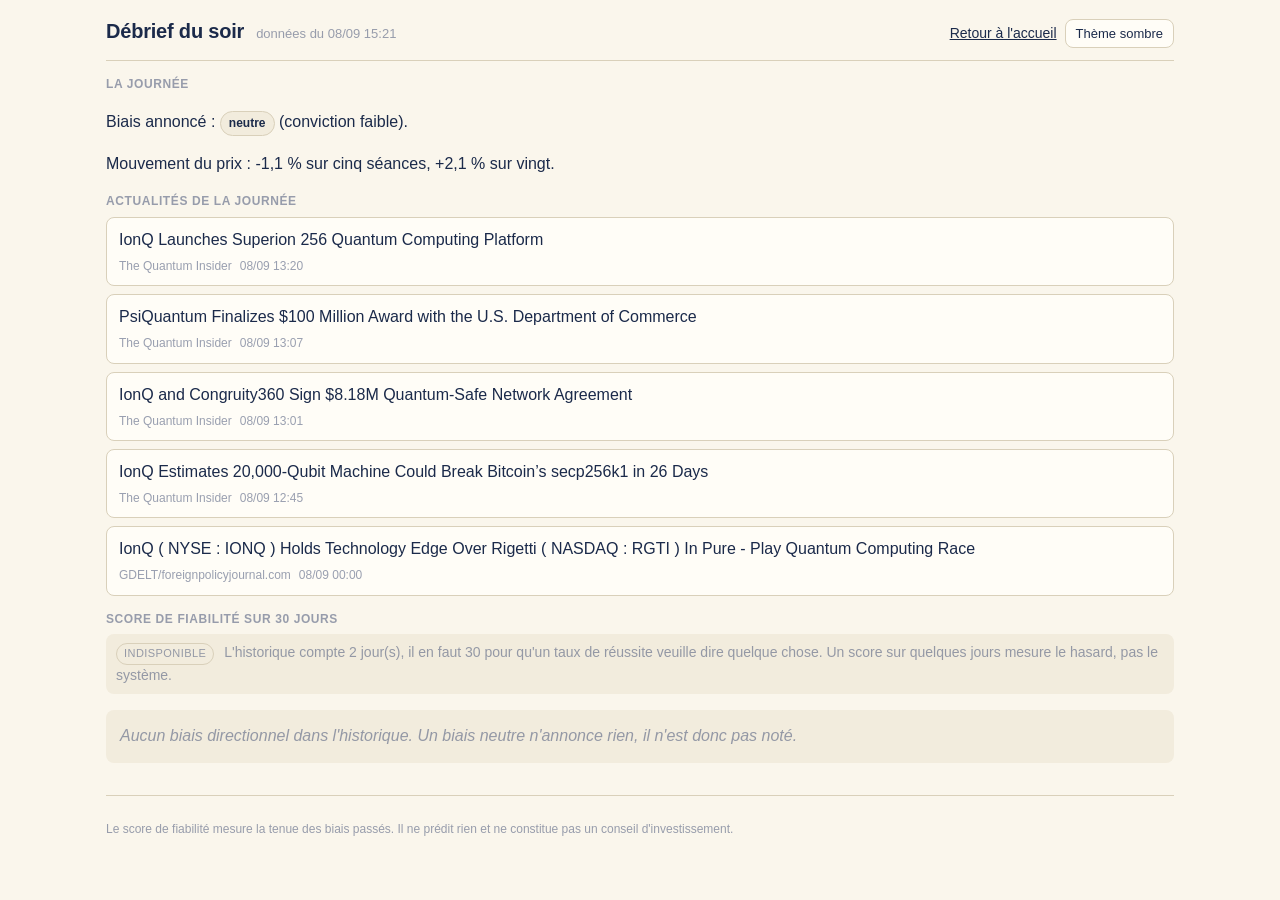
==== site/debrief.html @ 554ce643 "Site web de suivi (GitHub Pages) + proxy Cloudflare pour l'assistant Un site public, avec une contra" ====
<!doctype html>
<html lang="fr" data-theme="clair">
<head>
<meta charset="utf-8">
<meta name="viewport" content="width=device-width, initial-scale=1">
<title>Débrief du soir — suivi des marchés</title>
<link rel="stylesheet" href="css/style.css">
<script>
  try {
    var t = localStorage.getItem("theme-suivi");
    if (t === "sombre") document.documentElement.setAttribute("data-theme", "sombre");
  } catch (e) {}
</script>
</head>
<body>
<div class="enveloppe">
  <header class="entete">
    <h1>Débrief du soir</h1>
    <span class="horodatage" id="horodatage">chargement…</span>
    <nav>
      <a href="index.html">Retour à l'accueil</a>
      <button class="theme" type="button">Thème sombre</button>
    </nav>
  </header>
  <main id="debrief"><p class="fil-vide">Chargement…</p></main>
  <footer class="pied">
    <p>Le score de fiabilité mesure la tenue des biais passés. Il ne prédit rien
    et ne constitue pas un conseil d'investissement.</p>
  </footer>
</div>
<script type="module" src="js/debrief.js"></script>
</body>
</html>
---- site/css/style.css ----
/*
 * Feuille de style unique. Deux thèmes, une seule palette.
 *
 * Le thème clair — crème et bleu nuit — est le défaut. Le thème sombre
 * reprend les mêmes teintes en inversant les rôles, de sorte qu'une capture
 * dans l'un se reconnaisse dans l'autre.
 *
 * Les couleurs ne sont définies qu'ici, en variables. Rien de coloré n'est
 * écrit en dur ailleurs : le bouton de bascule n'a ainsi qu'un attribut à
 * changer, et il n'existe aucun coin de page qui garderait l'ancien thème.
 */

:root {
  --fond: #faf6ec;
  --fond-carte: #fffdf7;
  --fond-creux: #f2ecdd;
  --texte: #1b2a4a;
  --texte-doux: #55618099;
  --trait: #d9d0ba;
  --accent: #1b2a4a;
  --positif: #1f6b4a;
  --negatif: #9b2c2c;
  --alerte: #8a5a12;
  --alerte-fond: #fbf0d8;
  --rayon: 8px;
  --ombre: 0 1px 2px rgba(27, 42, 74, 0.06);
  color-scheme: light;
}

[data-theme="sombre"] {
  --fond: #141a26;
  --fond-carte: #1c2434;
  --fond-creux: #232d40;
  --texte: #e8e2d4;
  --texte-doux: #a9b2c4;
  --trait: #33405a;
  --accent: #e8e2d4;
  --positif: #6bbf95;
  --negatif: #e08585;
  --alerte: #e0b063;
  --alerte-fond: #2e2716;
  --ombre: none;
  color-scheme: dark;
}

* { box-sizing: border-box; }

body {
  margin: 0;
  background: var(--fond);
  color: var(--texte);
  font: 16px/1.55 -apple-system, BlinkMacSystemFont, "Segoe UI", Roboto, sans-serif;
  -webkit-text-size-adjust: 100%;
}

.enveloppe { max-width: 1100px; margin: 0 auto; padding: 16px; }

/* --- En-tête ------------------------------------------------------------ */
.entete {
  display: flex; align-items: baseline; gap: 12px;
  flex-wrap: wrap; padding-bottom: 12px; border-bottom: 1px solid var(--trait);
}
.entete h1 { font-size: 20px; margin: 0; letter-spacing: -0.01em; }
.entete .horodatage { color: var(--texte-doux); font-size: 13px; }
.entete nav { margin-left: auto; display: flex; gap: 8px; align-items: center; }
.entete nav a { color: var(--texte); font-size: 14px; }

button.theme {
  background: var(--fond-carte); color: var(--texte);
  border: 1px solid var(--trait); border-radius: var(--rayon);
  padding: 6px 10px; cursor: pointer; font-size: 13px;
}
button.theme:hover { background: var(--fond-creux); }

/* --- Bande de prix ------------------------------------------------------ */
.bande-prix {
  display: grid; gap: 8px; margin: 14px 0;
  grid-template-columns: repeat(auto-fit, minmax(140px, 1fr));
}
.prix-vignette {
  background: var(--fond-carte); border: 1px solid var(--trait);
  border-radius: var(--rayon); padding: 8px 10px; box-shadow: var(--ombre);
  display: grid; grid-template-columns: 1fr auto; gap: 2px 8px;
}
.prix-symbole { font-weight: 600; font-size: 13px; letter-spacing: 0.02em; }
.prix-valeur { font-variant-numeric: tabular-nums; font-size: 15px; text-align: right; }
.prix-variation { font-size: 13px; font-variant-numeric: tabular-nums; }
.prix-variation--positif { color: var(--positif); }
.prix-variation--negatif { color: var(--negatif); }
.prix-variation--neutre { color: var(--texte-doux); }
.prix-heure { font-size: 11px; color: var(--texte-doux); text-align: right; }

/* --- Rubriques dépliables ---------------------------------------------- */
.rubrique {
  background: var(--fond-carte); border: 1px solid var(--trait);
  border-radius: var(--rayon); margin-bottom: 10px; overflow: hidden;
}
.rubrique-tete {
  display: flex; align-items: center; gap: 10px; width: 100%;
  padding: 12px 14px; background: none; border: 0; cursor: pointer;
  color: inherit; font: inherit; text-align: left;
}
.rubrique-tete:hover { background: var(--fond-creux); }
.rubrique-tete h2 { font-size: 16px; margin: 0; flex: 0 0 auto; }
.rubrique-resume { display: flex; gap: 6px; align-items: center; flex-wrap: wrap; }
.rubrique-chevron { margin-left: auto; color: var(--texte-doux); transition: transform .15s; }
.rubrique[open] .rubrique-chevron { transform: rotate(90deg); }
.rubrique-corps { padding: 0 14px 14px; }

.badge {
  display: inline-block; padding: 2px 8px; border-radius: 999px;
  font-size: 12px; font-weight: 600; border: 1px solid var(--trait);
  background: var(--fond-creux);
}
.badge--positif { color: var(--positif); border-color: currentColor; }
.badge--negatif { color: var(--negatif); border-color: currentColor; }
.badge--alerte { color: var(--alerte); border-color: currentColor; background: var(--alerte-fond); }
.resume-detail { font-size: 13px; color: var(--texte-doux); }

/* --- Métriques clés ----------------------------------------------------- */
.cles {
  display: grid; gap: 10px; margin-bottom: 14px;
  grid-template-columns: repeat(auto-fit, minmax(200px, 1fr));
}
.cle {
  background: var(--fond-creux); border-radius: var(--rayon); padding: 10px 12px;
  display: flex; flex-direction: column; gap: 2px;
}
.cle--silence { background: var(--alerte-fond); border: 1px solid var(--alerte); }
.cle-libelle { font-size: 12px; color: var(--texte-doux); text-transform: uppercase;
  letter-spacing: 0.04em; }
.cle-valeur { font-size: 22px; font-variant-numeric: tabular-nums; }
.cle-detail { font-size: 12px; color: var(--texte-doux); }
.silence-alerte { font-size: 12px; color: var(--alerte); font-weight: 600; margin-top: 4px; }

/* --- Trame commune ------------------------------------------------------ */
.trame-section { margin: 14px 0; }
.trame-section h4 {
  font-size: 12px; text-transform: uppercase; letter-spacing: 0.05em;
  color: var(--texte-doux); margin: 0 0 6px;
}
.trame-invalidation { border-left: 3px solid var(--trait); padding-left: 10px; }
.avertissement { color: var(--alerte); font-size: 14px; }
.constat { font-size: 14px; color: var(--texte-doux); margin: 4px 0; }
.contradiction {
  font-size: 14px; background: var(--alerte-fond); padding: 8px 10px;
  border-radius: var(--rayon); margin: 6px 0;
}

/* --- Indisponibilité ---------------------------------------------------- */
.indisponible {
  font-size: 14px; color: var(--texte-doux); background: var(--fond-creux);
  padding: 8px 10px; border-radius: var(--rayon); margin: 4px 0;
}
.pastille {
  display: inline-block; font-size: 11px; text-transform: uppercase;
  letter-spacing: 0.04em; border: 1px solid var(--trait); border-radius: 999px;
  padding: 1px 7px; margin-right: 6px;
}
.age { font-size: 12px; color: var(--texte-doux); }
.age--datee { color: var(--alerte); font-weight: 600; }

/* --- Échelle historique ------------------------------------------------- */
.echelle { margin: 8px 0; }
.echelle-piste {
  position: relative; height: 6px; border-radius: 999px;
  background: linear-gradient(90deg, var(--fond-creux), var(--trait));
}
.echelle-curseur {
  position: absolute; top: -4px; width: 3px; height: 14px;
  background: var(--accent); border-radius: 2px; transform: translateX(-1px);
}
.echelle-bornes {
  display: flex; justify-content: space-between; font-size: 11px;
  color: var(--texte-doux); margin-top: 4px;
}
.echelle-valeur { font-variant-numeric: tabular-nums; }
.echelle-absente { font-size: 13px; color: var(--texte-doux); font-style: italic; }

.metrique { border-top: 1px solid var(--trait); padding-top: 10px; margin-top: 10px; }
.metrique header { display: flex; justify-content: space-between; align-items: baseline; gap: 10px; }
.metrique h4 { margin: 0; font-size: 14px; text-transform: none; letter-spacing: 0; }
.metrique-valeur { font-size: 20px; font-variant-numeric: tabular-nums; margin: 0; }
.metrique-sens { font-size: 14px; }
.precedents { font-size: 14px; background: var(--fond-creux); padding: 8px 10px;
  border-radius: var(--rayon); }
.precedents--absents { color: var(--texte-doux); font-style: italic; background: none; padding: 0; }

button.aide {
  margin-left: 6px; width: 18px; height: 18px; border-radius: 50%;
  border: 1px solid var(--trait); background: var(--fond-creux);
  color: var(--texte-doux); font-size: 11px; cursor: pointer; line-height: 1;
}
button.aide:hover { color: var(--texte); border-color: var(--texte); }

/* --- Listes ------------------------------------------------------------- */
.liste-detail, .composantes, .invalidations { list-style: none; padding: 0; margin: 0; }
.liste-detail > li, .composantes > li {
  display: flex; gap: 10px; align-items: baseline; flex-wrap: wrap;
  padding: 5px 0; border-bottom: 1px solid var(--trait); font-size: 14px;
}
.liste-detail > li:last-child, .composantes > li:last-child { border-bottom: 0; }
.composante-barre {
  flex: 1 1 80px; height: 5px; background: var(--fond-creux);
  border-radius: 999px; overflow: hidden; min-width: 60px;
}
.composante-remplissage { display: block; height: 100%; }
.composante-remplissage--positif { background: var(--positif); }
.composante-remplissage--negatif { background: var(--negatif); }
.composante-valeur { font-variant-numeric: tabular-nums; font-size: 13px; }
.composante-motif, .composante--absente { color: var(--texte-doux); font-size: 13px; }
.invalidations > li { padding: 4px 0; font-size: 14px; }
.mouvements > li { display: block; }

.sources { margin-top: 12px; font-size: 13px; color: var(--texte-doux); }
.sources summary { cursor: pointer; }
.sources ul { padding-left: 18px; margin: 6px 0; }
.sources .note { font-style: italic; }

/* --- Fil de news -------------------------------------------------------- */
.fil { margin-top: 20px; }
.fil-onglets { display: flex; gap: 6px; flex-wrap: wrap; margin-bottom: 10px; }
.fil-onglet {
  background: var(--fond-carte); border: 1px solid var(--trait);
  border-radius: 999px; padding: 5px 12px; cursor: pointer;
  font-size: 13px; color: var(--texte);
}
.fil-onglet[aria-selected="true"] { background: var(--texte); color: var(--fond); }
.fil-liste { list-style: none; padding: 0; margin: 0; }
.fil-item {
  background: var(--fond-carte); border: 1px solid var(--trait);
  border-radius: var(--rayon); padding: 10px 12px; margin-bottom: 8px;
}
.fil-item--nouveau { border-left: 3px solid var(--alerte); }
.fil-item a { color: var(--texte); text-decoration: none; font-weight: 500; }
.fil-item a:hover { text-decoration: underline; }
.fil-meta { font-size: 12px; color: var(--texte-doux); margin-top: 4px;
  display: flex; gap: 8px; flex-wrap: wrap; align-items: center; }
.fil-vide { color: var(--texte-doux); font-style: italic; padding: 14px;
  background: var(--fond-creux); border-radius: var(--rayon); }

/* --- Assistant ---------------------------------------------------------- */
.assistant { margin-top: 24px; border-top: 1px solid var(--trait); padding-top: 16px; }
.assistant h2 { font-size: 16px; margin: 0 0 8px; }
.assistant-suggestions { display: flex; gap: 6px; flex-wrap: wrap; margin-bottom: 8px; }
.assistant-suggestion {
  background: var(--fond-creux); border: 1px solid var(--trait);
  border-radius: 999px; padding: 5px 11px; font-size: 13px;
  cursor: pointer; color: var(--texte); text-align: left;
}
.assistant-saisie { display: flex; gap: 8px; }
.assistant-saisie input {
  flex: 1; padding: 10px 12px; border: 1px solid var(--trait);
  border-radius: var(--rayon); background: var(--fond-carte); color: var(--texte);
  font: inherit; min-width: 0;
}
.assistant-saisie button {
  padding: 10px 16px; border: 0; border-radius: var(--rayon);
  background: var(--texte); color: var(--fond); cursor: pointer; font: inherit;
}
.assistant-reponse {
  margin-top: 12px; background: var(--fond-carte); border: 1px solid var(--trait);
  border-radius: var(--rayon); padding: 12px; white-space: pre-wrap; font-size: 14px;
}
.assistant-note { font-size: 12px; color: var(--texte-doux); margin-top: 8px; }

/* --- Debrief ------------------------------------------------------------ */
.tableau { width: 100%; border-collapse: collapse; font-size: 14px; }
.tableau th, .tableau td {
  text-align: left; padding: 7px 8px; border-bottom: 1px solid var(--trait);
}
.tableau th { font-size: 12px; text-transform: uppercase; color: var(--texte-doux); }
.tableau td { font-variant-numeric: tabular-nums; }
.tableau-enveloppe { overflow-x: auto; }

.pied { margin-top: 32px; padding-top: 12px; border-top: 1px solid var(--trait);
  font-size: 12px; color: var(--texte-doux); }

/* --- Mobile ------------------------------------------------------------- */
@media (max-width: 480px) {
  .enveloppe { padding: 10px; }
  .entete h1 { font-size: 17px; }
  .entete nav { margin-left: 0; width: 100%; }
  .bande-prix { grid-template-columns: repeat(auto-fit, minmax(104px, 1fr)); }
  .cles { grid-template-columns: 1fr; }
  .cle-valeur { font-size: 19px; }
  .rubrique-tete { padding: 10px; flex-wrap: wrap; }
  .rubrique-chevron { margin-left: auto; }
  .assistant-saisie { flex-direction: column; }
  .metrique header { flex-direction: column; align-items: flex-start; gap: 2px; }
}
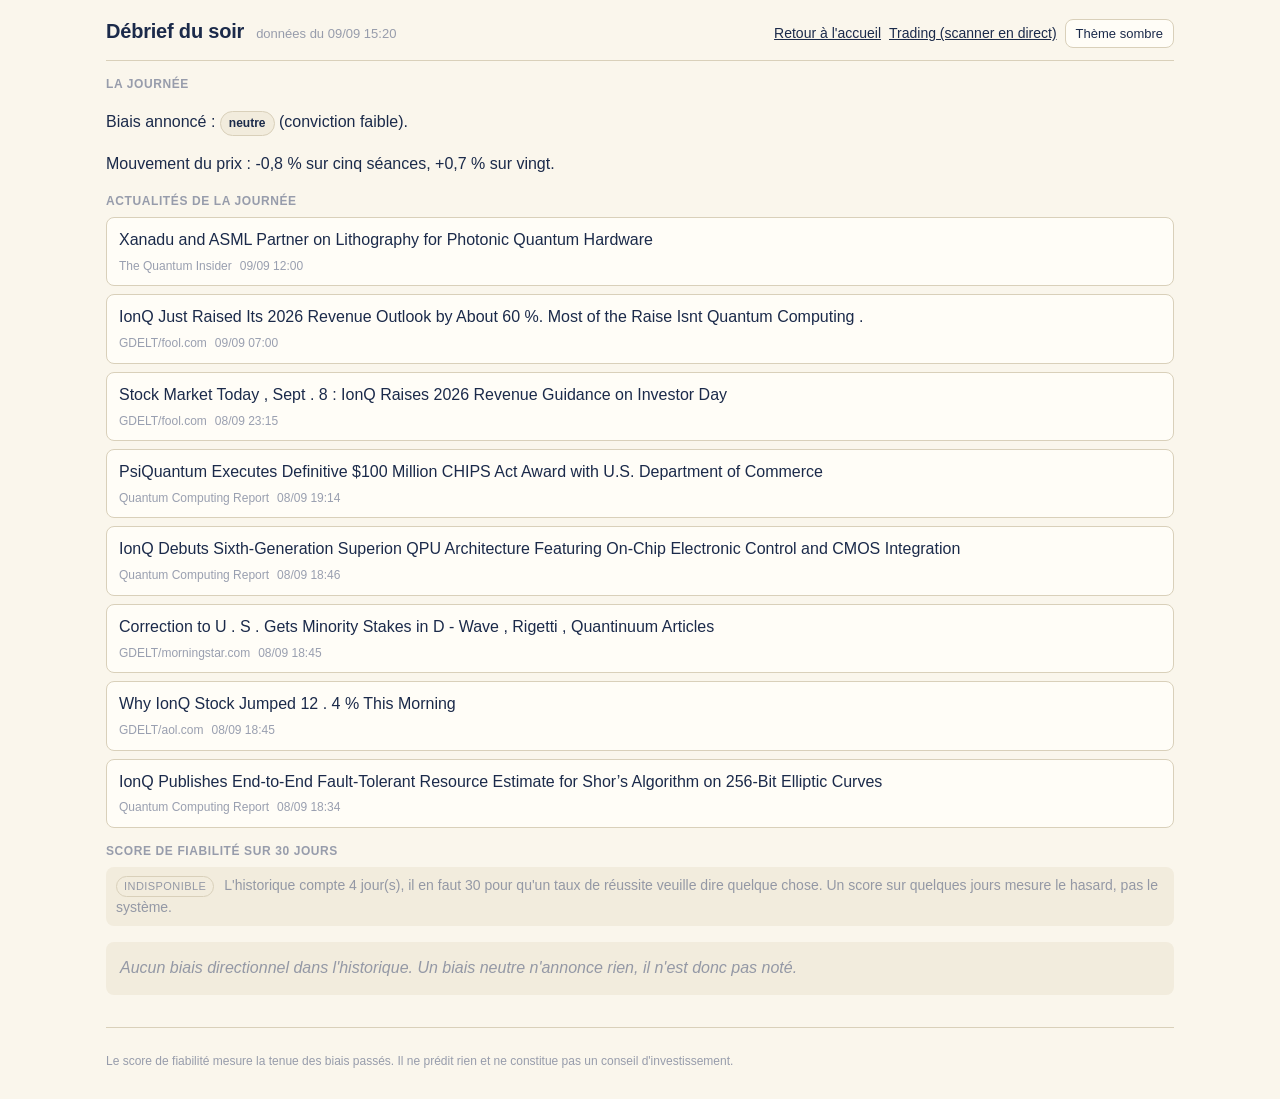
==== commit 136d5b2a: "Scanner en direct (partie 4, site) : onglet Trading Nouvelle page trading.html : fil des signaux dét" ====
--- a/site/debrief.html
+++ b/site/debrief.html
@@ -19,6 +19,7 @@
     <span class="horodatage" id="horodatage">chargement…</span>
     <nav>
       <a href="index.html">Retour à l'accueil</a>
+      <a href="trading.html">Trading (scanner en direct)</a>
       <button class="theme" type="button">Thème sombre</button>
     </nav>
   </header>
--- a/site/css/style.css
+++ b/site/css/style.css
@@ -289,3 +289,130 @@
   .assistant-saisie { flex-direction: column; }
   .metrique header { flex-direction: column; align-items: flex-start; gap: 2px; }
 }
+
+/* --- Infobulles ----------------------------------------------------------
+ * Survol sur ordinateur (:hover, :focus-within pour le clavier), tap sur
+ * mobile où le survol n'existe pas (.infobulle--ouverte, basculée en JS par
+ * installerInfobulles()). Les deux mécanismes affichent le même bloc : pas
+ * de logique dupliquée entre les deux cas d'usage.
+ *
+ * Volontairement pas de bulle flottante positionnée en absolu : la plus
+ * longue des six explications de composantes dépasse 400 caractères, et
+ * .rubrique porte overflow:hidden pour ses coins arrondis — une bulle
+ * absolue aurait fini rognée par ce conteneur, ou débordée de l'écran près
+ * des bords. Le texte se déplie donc dans le flux normal, juste sous
+ * l'étiquette : il ne peut alors ni être rogné (il pousse la mise en page
+ * au lieu d'être découpé par un ancêtre) ni déborder de l'écran (sa largeur
+ * est celle, déjà responsive, de son conteneur bloc).
+ */
+.infobulle-declencheur {
+  display: inline-flex; align-items: center; justify-content: center;
+  width: 16px; height: 16px; margin-left: 4px; vertical-align: middle;
+  border-radius: 50%; border: 1px solid var(--trait); background: var(--fond-creux);
+  color: var(--texte-doux); font: italic 600 11px/1 Georgia, serif;
+  cursor: pointer; padding: 0;
+}
+.infobulle-declencheur:hover, .infobulle-declencheur:focus-visible {
+  color: var(--texte); border-color: var(--texte);
+}
+.infobulle-bulle {
+  display: none; margin: 6px 0 2px; padding: 8px 10px;
+  background: var(--fond-creux); border-left: 3px solid var(--trait);
+  border-radius: var(--rayon);
+  font-size: 12.5px; line-height: 1.5; font-weight: 400; font-style: normal;
+  text-transform: none; letter-spacing: normal; color: var(--texte);
+  max-width: 100%; box-sizing: border-box;
+  /* Un span devient ici un bloc : il se détache du flux en ligne du
+     déclencheur et occupe, sur sa propre ligne, toute la largeur du bloc
+     englobant (la carte de la rubrique, déjà contrainte en mobile). */
+}
+.infobulle:hover .infobulle-bulle,
+.infobulle:focus-within .infobulle-bulle,
+.infobulle.infobulle--ouverte .infobulle-bulle {
+  display: block;
+}
+
+/* --- Composante désactivée du biais --------------------------------------
+ * Doit se voir au premier coup d'œil qu'elle ne compte pas dans le score :
+ * texte atténué, pastille dédiée, et le motif toujours affiché en clair.
+ */
+.composante--desactivee {
+  opacity: 0.7; font-style: italic;
+}
+.composante-pastille-off {
+  display: inline-block; font-size: 10px; text-transform: uppercase;
+  letter-spacing: 0.04em; border: 1px solid var(--alerte); color: var(--alerte);
+  border-radius: 999px; padding: 0 6px; margin-left: 6px;
+}
+
+/* --- Fraîcheur des données -------------------------------------------------
+ * L'âge doit sauter aux yeux sans qu'on ait besoin de le chercher : une
+ * ligne dédiée en tête de rubrique, distincte du contenu qu'elle qualifie.
+ */
+.fraicheur {
+  font-size: 12px; color: var(--texte-doux); margin: 0 0 10px;
+  display: flex; gap: 6px; align-items: baseline; flex-wrap: wrap;
+}
+.fraicheur strong { color: var(--texte); font-weight: 600; }
+
+/* --- Watchlist crypto ------------------------------------------------------ */
+.watchlist { list-style: none; padding: 0; margin: 10px 0; display: grid;
+  gap: 8px; grid-template-columns: repeat(auto-fill, minmax(220px, 1fr)); }
+.watchlist-jeton {
+  background: var(--fond-creux); border-radius: var(--rayon); padding: 10px 12px;
+}
+.watchlist-entete { display: flex; justify-content: space-between; align-items: baseline; gap: 8px; }
+.watchlist-symbole { font-weight: 700; font-size: 14px; }
+.watchlist-prix { font-variant-numeric: tabular-nums; font-size: 14px; }
+.watchlist-variations { display: flex; gap: 10px; font-size: 12px; margin-top: 4px;
+  font-variant-numeric: tabular-nums; color: var(--texte-doux); }
+.watchlist-variations span strong { color: inherit; }
+.watchlist-statut {
+  margin: 6px 0 0; padding: 4px 8px; border-radius: 4px; font-size: 12px;
+  border-left: 3px solid var(--texte-doux);
+}
+/* Cinq statuts de déblocage, cinq traitements visuels distincts : les
+   confondre ferait passer une simple absence de source (inconnu) pour une
+   garantie qu'aucun déblocage n'est prévu (non_applicable), ou un vesting
+   déjà achevé pour un calendrier encore actif. */
+.watchlist-statut--actif { border-left-style: solid; border-left-color: var(--alerte); background: var(--alerte-fond); }
+.watchlist-statut--vesting_conclu { border-left-style: solid; border-left-color: var(--positif); }
+.watchlist-statut--non_applicable { border-left-style: solid; border-left-color: var(--texte-doux); font-style: italic; opacity: 0.85; }
+.watchlist-statut--inconnu { border-left-style: dashed; border-left-color: var(--alerte); background: var(--alerte-fond); }
+.watchlist-statut--absent { border-left-style: dotted; border-left-color: var(--texte-doux); opacity: 0.7; }
+.watchlist-avertissement {
+  margin-top: 6px; font-size: 12px; color: var(--alerte); background: var(--alerte-fond);
+  padding: 5px 8px; border-radius: 6px;
+}
+
+@media (max-width: 480px) {
+  .watchlist { grid-template-columns: 1fr 1fr; }
+}
+
+/* --- Trading (scanner en direct) -------------------------------------------
+ * L'avertissement permanent doit se voir avant tout le reste de la page,
+ * pas seulement se lire dans un pied de page qu'on scrolle sans y prêter
+ * attention : encadré, en tête, avec la même couleur d'alerte que le reste
+ * du site pour rester cohérent plutôt que d'inventer une nouvelle teinte.
+ */
+.trading-avertissement-permanent {
+  background: var(--alerte-fond); border: 1px solid var(--alerte);
+  border-radius: var(--rayon); padding: 12px 14px; margin: 14px 0;
+  font-size: 14px; line-height: 1.5;
+}
+.trading-signal { display: block; }
+.trading-signal-entete {
+  display: flex; justify-content: space-between; align-items: baseline;
+  gap: 8px; font-weight: 600;
+}
+.trading-variantes { list-style: none; padding: 0; margin: 8px 0 0;
+  display: grid; gap: 6px; grid-template-columns: repeat(auto-fill, minmax(220px, 1fr)); }
+.trading-variante {
+  background: var(--fond-creux); border-radius: var(--rayon); padding: 6px 8px; font-size: 13px;
+}
+.trading-variante-entete { display: flex; align-items: center; gap: 6px; flex-wrap: wrap; }
+.trading-variante-texte { margin: 4px 0 0; color: var(--texte-doux); font-size: 12.5px; }
+
+@media (max-width: 480px) {
+  .trading-variantes { grid-template-columns: 1fr; }
+}
